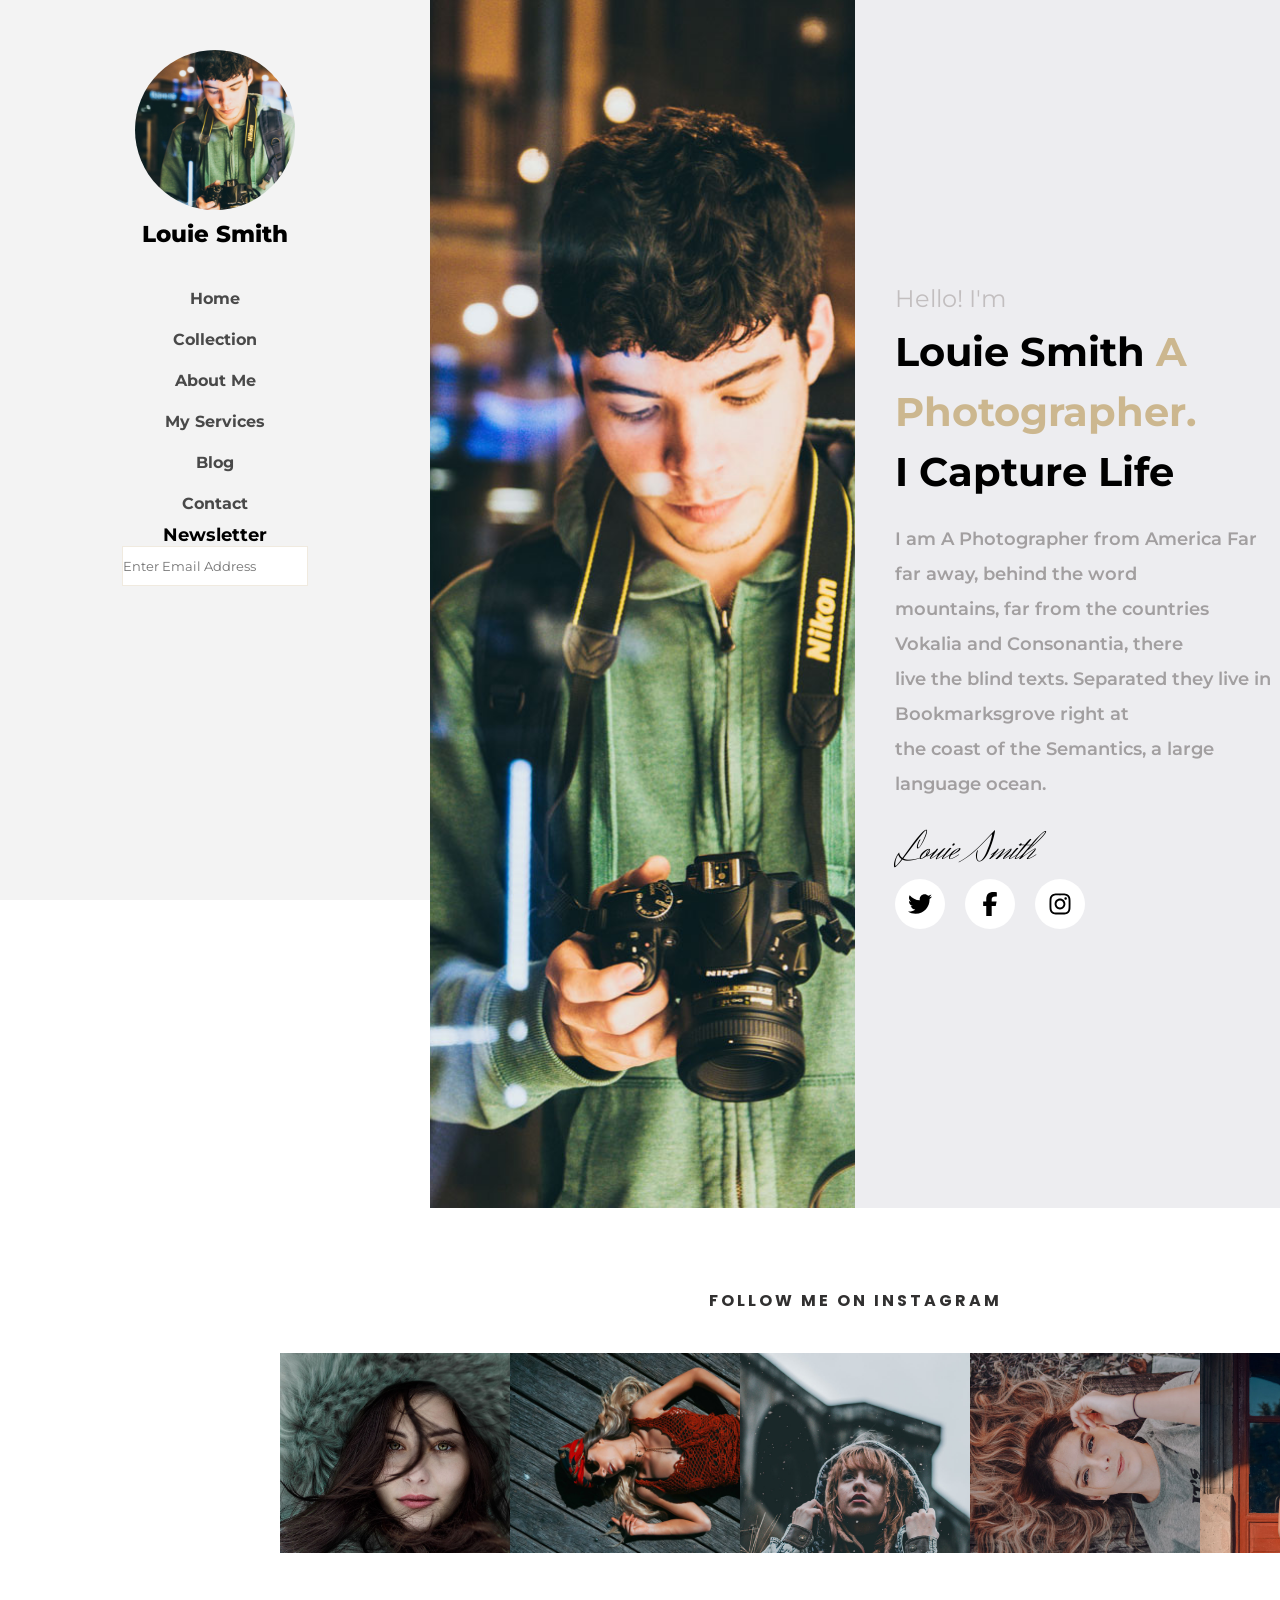
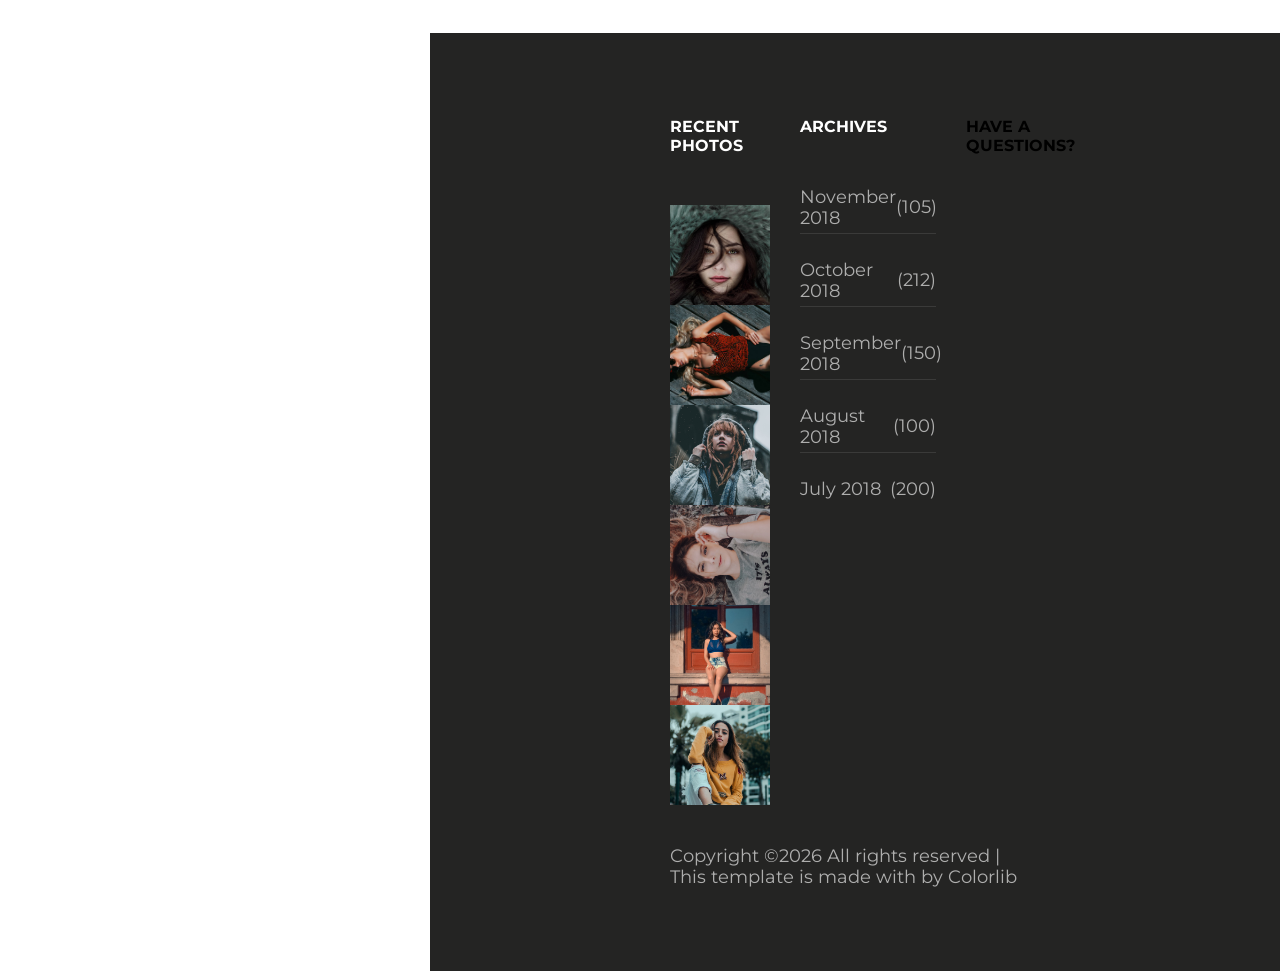
==== index.html @ 83972a35 "First commit" ====
<!DOCTYPE html>
<html lang="en">

<head>
    <meta charset="UTF-8">
    <meta name="viewport" content="width=device-width, initial-scale=1.0">
    <title>Document</title>
    <link rel="stylesheet" href="style.css">
    <link rel="preconnect" href="https://fonts.googleapis.com">
    <link rel="preconnect" href="https://fonts.gstatic.com" crossorigin>
    <link href="https://fonts.googleapis.com/css2?family=Montserrat:ital,wght@0,100..900;1,100..900&display=swap" rel="stylesheet">
    <link rel="preconnect" href="https://fonts.googleapis.com">
    <link rel="preconnect" href="https://fonts.gstatic.com" crossorigin>
    <link href="https://fonts.googleapis.com/css2?family=Herr+Von+Muellerhoff&display=swap" rel="stylesheet">
    <link rel="preconnect" href="https://fonts.googleapis.com">
    <link rel="preconnect" href="https://fonts.gstatic.com" crossorigin>
    <link href="https://fonts.googleapis.com/css2?family=Poppins:ital,wght@0,100;0,200;0,300;0,400;0,500;0,600;0,700;0,800;0,900;1,100;1,200;1,300;1,400;1,500;1,600;1,700;1,800;1,900&display=swap" rel="stylesheet">
</head>

<body>
    <header>
        <img id="menuicon" src="images/iconauthor.jpg" alt="">
        <p>Louie Smith</p>
        <a href="">Home</a>
        <a href="/collection/collection.html">Collection</a>
        <a href="">About Me</a>
        <a href="">My Services</a>
        <a href="">Blog</a>
        <a href="">Contact</a>
        <h2>Newsletter</h2>
        <input type="text" placeholder="Enter Email Address">
    </header>
    <section id="conteudo">
        <div id="alinhados">
            <div id="primeira_foto">
            </div>
            <div id="terceira_sessao">
                <div>
                    <p id="saudacao">Hello! I'm</p>
                    <h1>Louie Smith <span>A Photographer.</span> <br> I Capture Life</h1>
                    <p id="apresentacao">I am A Photographer from America Far far away, behind the word <br>
                        mountains, far from the countries Vokalia and Consonantia, there <br> live
                        the blind texts. Separated they live in Bookmarksgrove right at <br> the
                        coast of the Semantics, a large language ocean.</p>
                    <p id="assinatura">Louie Smith</p>
                </div>
                <div id="social-icons">
                    <div class="icons">
                        <svg xmlns="http://www.w3.org/2000/svg" viewBox="0 0 640 640"><!--!Font Awesome Free v7.2.0 by @fontawesome - https://fontawesome.com License - https://fontawesome.com/license/free Copyright 2026 Fonticons, Inc.-->
                            <path d="M523.4 215.7C523.7 220.2 523.7 224.8 523.7 229.3C523.7 368 418.1 527.9 225.1 527.9C165.6 527.9 110.4 510.7 64 480.8C72.4 481.8 80.6 482.1 89.3 482.1C138.4 482.1 183.5 465.5 219.6 437.3C173.5 436.3 134.8 406.1 121.5 364.5C128 365.5 134.5 366.1 141.3 366.1C150.7 366.1 160.1 364.8 168.9 362.5C120.8 352.8 84.8 310.5 84.8 259.5L84.8 258.2C98.8 266 115 270.9 132.2 271.5C103.9 252.7 85.4 220.5 85.4 184.1C85.4 164.6 90.6 146.7 99.7 131.1C151.4 194.8 229 236.4 316.1 240.9C314.5 233.1 313.5 225 313.5 216.9C313.5 159.1 360.3 112 418.4 112C448.6 112 475.9 124.7 495.1 145.1C518.8 140.6 541.6 131.8 561.7 119.8C553.9 144.2 537.3 164.6 515.6 177.6C536.7 175.3 557.2 169.5 576 161.4C561.7 182.2 543.8 200.7 523.4 215.7z" />
                        </svg>
                    </div>

                    <div class="icons">
                        <svg xmlns="http://www.w3.org/2000/svg" viewBox="0 0 640 640"><!--!Font Awesome Free v7.2.0 by @fontawesome - https://fontawesome.com License - https://fontawesome.com/license/free Copyright 2026 Fonticons, Inc.-->
                            <path d="M240 363.3L240 576L356 576L356 363.3L442.5 363.3L460.5 265.5L356 265.5L356 230.9C356 179.2 376.3 159.4 428.7 159.4C445 159.4 458.1 159.8 465.7 160.6L465.7 71.9C451.4 68 416.4 64 396.2 64C289.3 64 240 114.5 240 223.4L240 265.5L174 265.5L174 363.3L240 363.3z" />
                        </svg>
                    </div>

                    <div class="icons">
                        <svg xmlns="http://www.w3.org/2000/svg" viewBox="0 0 640 640"><!--!Font Awesome Free v7.2.0 by @fontawesome - https://fontawesome.com License - https://fontawesome.com/license/free Copyright 2026 Fonticons, Inc.-->
                            <path d="M320.3 205C256.8 204.8 205.2 256.2 205 319.7C204.8 383.2 256.2 434.8 319.7 435C383.2 435.2 434.8 383.8 435 320.3C435.2 256.8 383.8 205.2 320.3 205zM319.7 245.4C360.9 245.2 394.4 278.5 394.6 319.7C394.8 360.9 361.5 394.4 320.3 394.6C279.1 394.8 245.6 361.5 245.4 320.3C245.2 279.1 278.5 245.6 319.7 245.4zM413.1 200.3C413.1 185.5 425.1 173.5 439.9 173.5C454.7 173.5 466.7 185.5 466.7 200.3C466.7 215.1 454.7 227.1 439.9 227.1C425.1 227.1 413.1 215.1 413.1 200.3zM542.8 227.5C541.1 191.6 532.9 159.8 506.6 133.6C480.4 107.4 448.6 99.2 412.7 97.4C375.7 95.3 264.8 95.3 227.8 97.4C192 99.1 160.2 107.3 133.9 133.5C107.6 159.7 99.5 191.5 97.7 227.4C95.6 264.4 95.6 375.3 97.7 412.3C99.4 448.2 107.6 480 133.9 506.2C160.2 532.4 191.9 540.6 227.8 542.4C264.8 544.5 375.7 544.5 412.7 542.4C448.6 540.7 480.4 532.5 506.6 506.2C532.8 480 541 448.2 542.8 412.3C544.9 375.3 544.9 264.5 542.8 227.5zM495 452C487.2 471.6 472.1 486.7 452.4 494.6C422.9 506.3 352.9 503.6 320.3 503.6C287.7 503.6 217.6 506.2 188.2 494.6C168.6 486.8 153.5 471.7 145.6 452C133.9 422.5 136.6 352.5 136.6 319.9C136.6 287.3 134 217.2 145.6 187.8C153.4 168.2 168.5 153.1 188.2 145.2C217.7 133.5 287.7 136.2 320.3 136.2C352.9 136.2 423 133.6 452.4 145.2C472 153 487.1 168.1 495 187.8C506.7 217.3 504 287.3 504 319.9C504 352.5 506.7 422.6 495 452z" />
                        </svg>
                    </div>
                </div>
            </div>
        </div>
        <div id="fotos">
            <h3>FOLLOW ME ON INSTAGRAM </h3>
            <div id="exemplos_trabalho">
                <div id="imagem1" class="imagem-fotos">
                    <div class="shadow">
                        <svg xmlns="http://www.w3.org/2000/svg" viewBox="0 0 640 640"><!--!Font Awesome Free v7.2.0 by @fontawesome - https://fontawesome.com License - https://fontawesome.com/license/free Copyright 2026 Fonticons, Inc.-->
                            <path d="M320.3 205C256.8 204.8 205.2 256.2 205 319.7C204.8 383.2 256.2 434.8 319.7 435C383.2 435.2 434.8 383.8 435 320.3C435.2 256.8 383.8 205.2 320.3 205zM319.7 245.4C360.9 245.2 394.4 278.5 394.6 319.7C394.8 360.9 361.5 394.4 320.3 394.6C279.1 394.8 245.6 361.5 245.4 320.3C245.2 279.1 278.5 245.6 319.7 245.4zM413.1 200.3C413.1 185.5 425.1 173.5 439.9 173.5C454.7 173.5 466.7 185.5 466.7 200.3C466.7 215.1 454.7 227.1 439.9 227.1C425.1 227.1 413.1 215.1 413.1 200.3zM542.8 227.5C541.1 191.6 532.9 159.8 506.6 133.6C480.4 107.4 448.6 99.2 412.7 97.4C375.7 95.3 264.8 95.3 227.8 97.4C192 99.1 160.2 107.3 133.9 133.5C107.6 159.7 99.5 191.5 97.7 227.4C95.6 264.4 95.6 375.3 97.7 412.3C99.4 448.2 107.6 480 133.9 506.2C160.2 532.4 191.9 540.6 227.8 542.4C264.8 544.5 375.7 544.5 412.7 542.4C448.6 540.7 480.4 532.5 506.6 506.2C532.8 480 541 448.2 542.8 412.3C544.9 375.3 544.9 264.5 542.8 227.5zM495 452C487.2 471.6 472.1 486.7 452.4 494.6C422.9 506.3 352.9 503.6 320.3 503.6C287.7 503.6 217.6 506.2 188.2 494.6C168.6 486.8 153.5 471.7 145.6 452C133.9 422.5 136.6 352.5 136.6 319.9C136.6 287.3 134 217.2 145.6 187.8C153.4 168.2 168.5 153.1 188.2 145.2C217.7 133.5 287.7 136.2 320.3 136.2C352.9 136.2 423 133.6 452.4 145.2C472 153 487.1 168.1 495 187.8C506.7 217.3 504 287.3 504 319.9C504 352.5 506.7 422.6 495 452z" />
                        </svg>
                    </div>
                </div>
                <div id="imagem2" class="imagem-fotos">
                    <div class="shadow"> <svg xmlns="http://www.w3.org/2000/svg" viewBox="0 0 640 640"><!--!Font Awesome Free v7.2.0 by @fontawesome - https://fontawesome.com License - https://fontawesome.com/license/free Copyright 2026 Fonticons, Inc.-->
                            <path d="M320.3 205C256.8 204.8 205.2 256.2 205 319.7C204.8 383.2 256.2 434.8 319.7 435C383.2 435.2 434.8 383.8 435 320.3C435.2 256.8 383.8 205.2 320.3 205zM319.7 245.4C360.9 245.2 394.4 278.5 394.6 319.7C394.8 360.9 361.5 394.4 320.3 394.6C279.1 394.8 245.6 361.5 245.4 320.3C245.2 279.1 278.5 245.6 319.7 245.4zM413.1 200.3C413.1 185.5 425.1 173.5 439.9 173.5C454.7 173.5 466.7 185.5 466.7 200.3C466.7 215.1 454.7 227.1 439.9 227.1C425.1 227.1 413.1 215.1 413.1 200.3zM542.8 227.5C541.1 191.6 532.9 159.8 506.6 133.6C480.4 107.4 448.6 99.2 412.7 97.4C375.7 95.3 264.8 95.3 227.8 97.4C192 99.1 160.2 107.3 133.9 133.5C107.6 159.7 99.5 191.5 97.7 227.4C95.6 264.4 95.6 375.3 97.7 412.3C99.4 448.2 107.6 480 133.9 506.2C160.2 532.4 191.9 540.6 227.8 542.4C264.8 544.5 375.7 544.5 412.7 542.4C448.6 540.7 480.4 532.5 506.6 506.2C532.8 480 541 448.2 542.8 412.3C544.9 375.3 544.9 264.5 542.8 227.5zM495 452C487.2 471.6 472.1 486.7 452.4 494.6C422.9 506.3 352.9 503.6 320.3 503.6C287.7 503.6 217.6 506.2 188.2 494.6C168.6 486.8 153.5 471.7 145.6 452C133.9 422.5 136.6 352.5 136.6 319.9C136.6 287.3 134 217.2 145.6 187.8C153.4 168.2 168.5 153.1 188.2 145.2C217.7 133.5 287.7 136.2 320.3 136.2C352.9 136.2 423 133.6 452.4 145.2C472 153 487.1 168.1 495 187.8C506.7 217.3 504 287.3 504 319.9C504 352.5 506.7 422.6 495 452z" />
                        </svg></div>
                </div>
                <div id="imagem3" class="imagem-fotos">
                    <div class="shadow"> <svg xmlns="http://www.w3.org/2000/svg" viewBox="0 0 640 640"><!--!Font Awesome Free v7.2.0 by @fontawesome - https://fontawesome.com License - https://fontawesome.com/license/free Copyright 2026 Fonticons, Inc.-->
                            <path d="M320.3 205C256.8 204.8 205.2 256.2 205 319.7C204.8 383.2 256.2 434.8 319.7 435C383.2 435.2 434.8 383.8 435 320.3C435.2 256.8 383.8 205.2 320.3 205zM319.7 245.4C360.9 245.2 394.4 278.5 394.6 319.7C394.8 360.9 361.5 394.4 320.3 394.6C279.1 394.8 245.6 361.5 245.4 320.3C245.2 279.1 278.5 245.6 319.7 245.4zM413.1 200.3C413.1 185.5 425.1 173.5 439.9 173.5C454.7 173.5 466.7 185.5 466.7 200.3C466.7 215.1 454.7 227.1 439.9 227.1C425.1 227.1 413.1 215.1 413.1 200.3zM542.8 227.5C541.1 191.6 532.9 159.8 506.6 133.6C480.4 107.4 448.6 99.2 412.7 97.4C375.7 95.3 264.8 95.3 227.8 97.4C192 99.1 160.2 107.3 133.9 133.5C107.6 159.7 99.5 191.5 97.7 227.4C95.6 264.4 95.6 375.3 97.7 412.3C99.4 448.2 107.6 480 133.9 506.2C160.2 532.4 191.9 540.6 227.8 542.4C264.8 544.5 375.7 544.5 412.7 542.4C448.6 540.7 480.4 532.5 506.6 506.2C532.8 480 541 448.2 542.8 412.3C544.9 375.3 544.9 264.5 542.8 227.5zM495 452C487.2 471.6 472.1 486.7 452.4 494.6C422.9 506.3 352.9 503.6 320.3 503.6C287.7 503.6 217.6 506.2 188.2 494.6C168.6 486.8 153.5 471.7 145.6 452C133.9 422.5 136.6 352.5 136.6 319.9C136.6 287.3 134 217.2 145.6 187.8C153.4 168.2 168.5 153.1 188.2 145.2C217.7 133.5 287.7 136.2 320.3 136.2C352.9 136.2 423 133.6 452.4 145.2C472 153 487.1 168.1 495 187.8C506.7 217.3 504 287.3 504 319.9C504 352.5 506.7 422.6 495 452z" />
                        </svg></div>
                </div>
                <div id="imagem4" class="imagem-fotos">
                    <div class="shadow"> <svg xmlns="http://www.w3.org/2000/svg" viewBox="0 0 640 640"><!--!Font Awesome Free v7.2.0 by @fontawesome - https://fontawesome.com License - https://fontawesome.com/license/free Copyright 2026 Fonticons, Inc.-->
                            <path d="M320.3 205C256.8 204.8 205.2 256.2 205 319.7C204.8 383.2 256.2 434.8 319.7 435C383.2 435.2 434.8 383.8 435 320.3C435.2 256.8 383.8 205.2 320.3 205zM319.7 245.4C360.9 245.2 394.4 278.5 394.6 319.7C394.8 360.9 361.5 394.4 320.3 394.6C279.1 394.8 245.6 361.5 245.4 320.3C245.2 279.1 278.5 245.6 319.7 245.4zM413.1 200.3C413.1 185.5 425.1 173.5 439.9 173.5C454.7 173.5 466.7 185.5 466.7 200.3C466.7 215.1 454.7 227.1 439.9 227.1C425.1 227.1 413.1 215.1 413.1 200.3zM542.8 227.5C541.1 191.6 532.9 159.8 506.6 133.6C480.4 107.4 448.6 99.2 412.7 97.4C375.7 95.3 264.8 95.3 227.8 97.4C192 99.1 160.2 107.3 133.9 133.5C107.6 159.7 99.5 191.5 97.7 227.4C95.6 264.4 95.6 375.3 97.7 412.3C99.4 448.2 107.6 480 133.9 506.2C160.2 532.4 191.9 540.6 227.8 542.4C264.8 544.5 375.7 544.5 412.7 542.4C448.6 540.7 480.4 532.5 506.6 506.2C532.8 480 541 448.2 542.8 412.3C544.9 375.3 544.9 264.5 542.8 227.5zM495 452C487.2 471.6 472.1 486.7 452.4 494.6C422.9 506.3 352.9 503.6 320.3 503.6C287.7 503.6 217.6 506.2 188.2 494.6C168.6 486.8 153.5 471.7 145.6 452C133.9 422.5 136.6 352.5 136.6 319.9C136.6 287.3 134 217.2 145.6 187.8C153.4 168.2 168.5 153.1 188.2 145.2C217.7 133.5 287.7 136.2 320.3 136.2C352.9 136.2 423 133.6 452.4 145.2C472 153 487.1 168.1 495 187.8C506.7 217.3 504 287.3 504 319.9C504 352.5 506.7 422.6 495 452z" />
                        </svg></div>
                </div>
                <div id="imagem5" class="imagem-fotos">
                    <div class="shadow"> <svg xmlns="http://www.w3.org/2000/svg" viewBox="0 0 640 640"><!--!Font Awesome Free v7.2.0 by @fontawesome - https://fontawesome.com License - https://fontawesome.com/license/free Copyright 2026 Fonticons, Inc.-->
                            <path d="M320.3 205C256.8 204.8 205.2 256.2 205 319.7C204.8 383.2 256.2 434.8 319.7 435C383.2 435.2 434.8 383.8 435 320.3C435.2 256.8 383.8 205.2 320.3 205zM319.7 245.4C360.9 245.2 394.4 278.5 394.6 319.7C394.8 360.9 361.5 394.4 320.3 394.6C279.1 394.8 245.6 361.5 245.4 320.3C245.2 279.1 278.5 245.6 319.7 245.4zM413.1 200.3C413.1 185.5 425.1 173.5 439.9 173.5C454.7 173.5 466.7 185.5 466.7 200.3C466.7 215.1 454.7 227.1 439.9 227.1C425.1 227.1 413.1 215.1 413.1 200.3zM542.8 227.5C541.1 191.6 532.9 159.8 506.6 133.6C480.4 107.4 448.6 99.2 412.7 97.4C375.7 95.3 264.8 95.3 227.8 97.4C192 99.1 160.2 107.3 133.9 133.5C107.6 159.7 99.5 191.5 97.7 227.4C95.6 264.4 95.6 375.3 97.7 412.3C99.4 448.2 107.6 480 133.9 506.2C160.2 532.4 191.9 540.6 227.8 542.4C264.8 544.5 375.7 544.5 412.7 542.4C448.6 540.7 480.4 532.5 506.6 506.2C532.8 480 541 448.2 542.8 412.3C544.9 375.3 544.9 264.5 542.8 227.5zM495 452C487.2 471.6 472.1 486.7 452.4 494.6C422.9 506.3 352.9 503.6 320.3 503.6C287.7 503.6 217.6 506.2 188.2 494.6C168.6 486.8 153.5 471.7 145.6 452C133.9 422.5 136.6 352.5 136.6 319.9C136.6 287.3 134 217.2 145.6 187.8C153.4 168.2 168.5 153.1 188.2 145.2C217.7 133.5 287.7 136.2 320.3 136.2C352.9 136.2 423 133.6 452.4 145.2C472 153 487.1 168.1 495 187.8C506.7 217.3 504 287.3 504 319.9C504 352.5 506.7 422.6 495 452z" />
                        </svg></div>
                </div>
            </div>
        </div>
        <footer>
            <div id="conteudo-footer">
                <div id="primeira-coluna">
                    <h4>RECENT PHOTOS</h4>
                    <div id="fotos-footer">
                        <img src="/images/image_1.jpg" alt="">
                        <img src="/images/image_2.jpg" alt="">
                        <img src="/images/image_3.jpg" alt="">
                        <img src="/images/image_4.jpg" alt="">
                        <img src="/images/image_5.jpg" alt="">
                        <img src="/images/image_6.jpg" alt="">
                    </div>
                </div>
                <div id="segunda-coluna">
                    <h4>ARCHIVES</h4>
                    <div id="meses">
                        <a href="" class="mes">
                            <p>November 2018</p>
                            <p>(105)</p>
                        </a>
                        <a href="" class="mes">
                            <p>October 2018</p>
                            <p>(212)</p>
                        </a>
                        <a href="" class="mes">
                            <p>September 2018</p>
                            <p>(150)</p>
                        </a>
                        <a href="" class="mes">
                            <p>August 2018</p>
                            <p>(100)</p>
                        </a>
                        <a href="" class="mes">
                            <p>July 2018</p>
                            <p>(200)</p>
                        </a>
                    </div>

                </div>
                <div id="terceira-coluna">
                    <h4>HAVE A QUESTIONS?</h4>
                </div>
            </div>
            <p>Copyright ©2026 All rights reserved | This template is made with by Colorlib</p>
        </footer>
    </section>


</body>


</html>
---- style.css ----
/* GLOBAL */
@import url(./css/global/global.css);
@import url(./css/global/footer.css);

/* HEADER */
@import url(./css/header/header.css);

/* PAGINAS */
@import url(./css/page/about.css);
@import url(./css/page/collection.css);
@import url(./css/page/fotos.css);
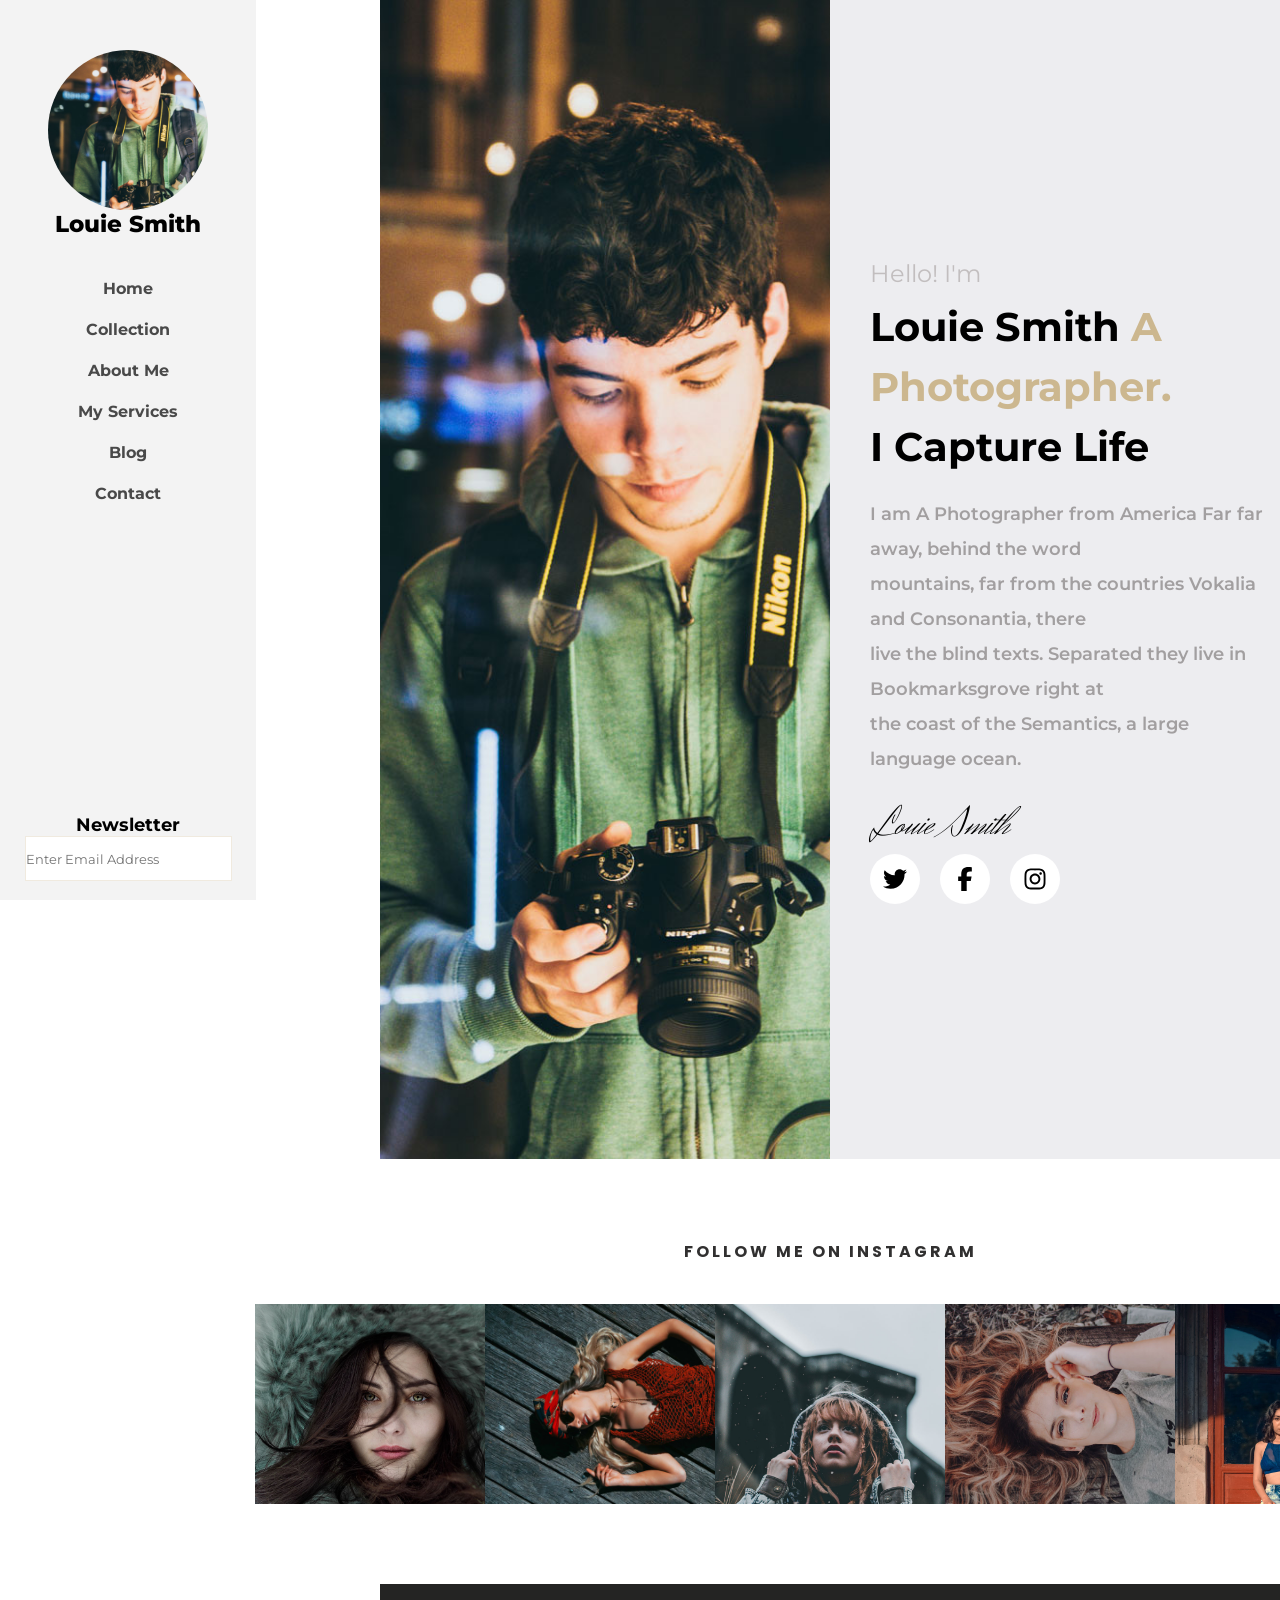
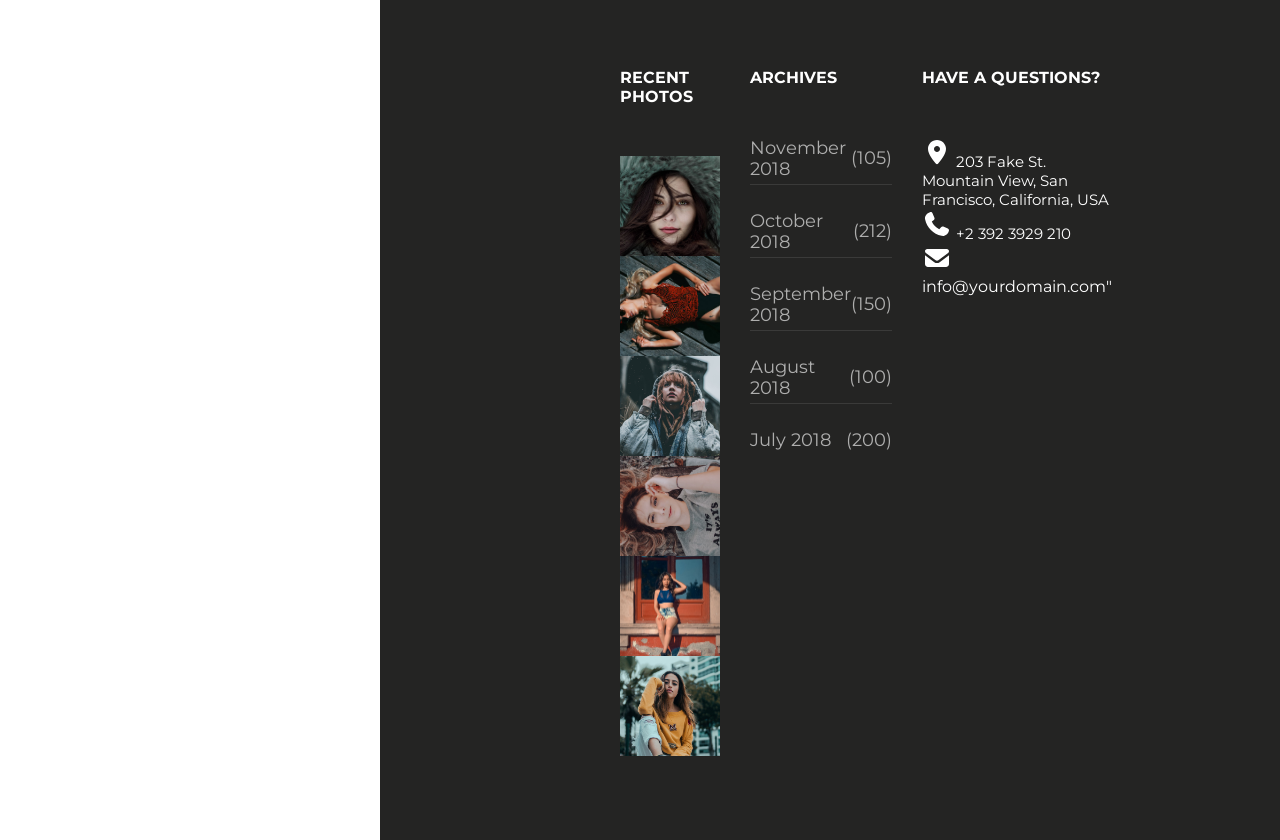
==== commit 93e435fd: "Atualizando" ====
--- a/index.html
+++ b/index.html
@@ -22,7 +22,7 @@
         <img id="menuicon" src="images/iconauthor.jpg" alt="">
         <p>Louie Smith</p>
         <a href="">Home</a>
-        <a href="/collection/collection.html">Collection</a>
+        <a href="./collection.html">Collection</a>
         <a href="">About Me</a>
         <a href="">My Services</a>
         <a href="">Blog</a>
@@ -102,12 +102,12 @@
                 <div id="primeira-coluna">
                     <h4>RECENT PHOTOS</h4>
                     <div id="fotos-footer">
-                        <img src="/images/image_1.jpg" alt="">
-                        <img src="/images/image_2.jpg" alt="">
-                        <img src="/images/image_3.jpg" alt="">
-                        <img src="/images/image_4.jpg" alt="">
-                        <img src="/images/image_5.jpg" alt="">
-                        <img src="/images/image_6.jpg" alt="">
+                        <img src="./images/image_1.jpg" alt="">
+                        <img src="./images/image_2.jpg" alt="">
+                        <img src="./images/image_3.jpg" alt="">
+                        <img src="./images/image_4.jpg" alt="">
+                        <img src="./images/image_5.jpg" alt="">
+                        <img src="./images/image_6.jpg" alt="">
                     </div>
                 </div>
                 <div id="segunda-coluna">
@@ -138,10 +138,22 @@
                 </div>
                 <div id="terceira-coluna">
                     <h4>HAVE A QUESTIONS?</h4>
+                    <div class="questions">
+                        <svg class="icone-footer" xmlns="http://www.w3.org/2000/svg" viewBox="0 0 640 640"><!--!Font Awesome Free v7.2.0 by @fontawesome - https://fontawesome.com License - https://fontawesome.com/license/free Copyright 2026 Fonticons, Inc.--><path fill="rgb(255, 255, 255)" d="M128 252.6C128 148.4 214 64 320 64C426 64 512 148.4 512 252.6C512 371.9 391.8 514.9 341.6 569.4C329.8 582.2 310.1 582.2 298.3 569.4C248.1 514.9 127.9 371.9 127.9 252.6zM320 320C355.3 320 384 291.3 384 256C384 220.7 355.3 192 320 192C284.7 192 256 220.7 256 256C256 291.3 284.7 320 320 320z"/></svg>
+                        <span>	203 Fake St. Mountain View, San Francisco, California, USA</p>
+                    </div>
+                    <div class="questions">
+                        <svg class="icone-footer" xmlns="http://www.w3.org/2000/svg" viewBox="0 0 640 640"><!--!Font Awesome Free v7.2.0 by @fontawesome - https://fontawesome.com License - https://fontawesome.com/license/free Copyright 2026 Fonticons, Inc.--><path fill="rgb(255, 255, 255)" d="M224.2 89C216.3 70.1 195.7 60.1 176.1 65.4L170.6 66.9C106 84.5 50.8 147.1 66.9 223.3C104 398.3 241.7 536 416.7 573.1C493 589.3 555.5 534 573.1 469.4L574.6 463.9C580 444.2 569.9 423.6 551.1 415.8L453.8 375.3C437.3 368.4 418.2 373.2 406.8 387.1L368.2 434.3C297.9 399.4 241.3 341 208.8 269.3L253 233.3C266.9 222 271.6 202.9 264.8 186.3L224.2 89z"/></svg>
+                        <span>	+2 392 3929 210</p>
+                    </div>
+                    <div class="questions">
+                        <svg class="icone-footer" xmlns="http://www.w3.org/2000/svg" viewBox="0 0 640 640"><!--!Font Awesome Free v7.2.0 by @fontawesome - https://fontawesome.com License - https://fontawesome.com/license/free Copyright 2026 Fonticons, Inc.--><path fill="rgb(255, 255, 255)" d="M112 128C85.5 128 64 149.5 64 176C64 191.1 71.1 205.3 83.2 214.4L291.2 370.4C308.3 383.2 331.7 383.2 348.8 370.4L556.8 214.4C568.9 205.3 576 191.1 576 176C576 149.5 554.5 128 528 128L112 128zM64 260L64 448C64 483.3 92.7 512 128 512L512 512C547.3 512 576 483.3 576 448L576 260L377.6 408.8C343.5 434.4 296.5 434.4 262.4 408.8L64 260z"/></svg>
+                        <a href="info@yourdomain.com">info@yourdomain.com"</a>
                 </div>
             </div>
-            <p>Copyright ©2026 All rights reserved | This template is made with by Colorlib</p>
+
         </footer>
+       
     </section>
 
 
